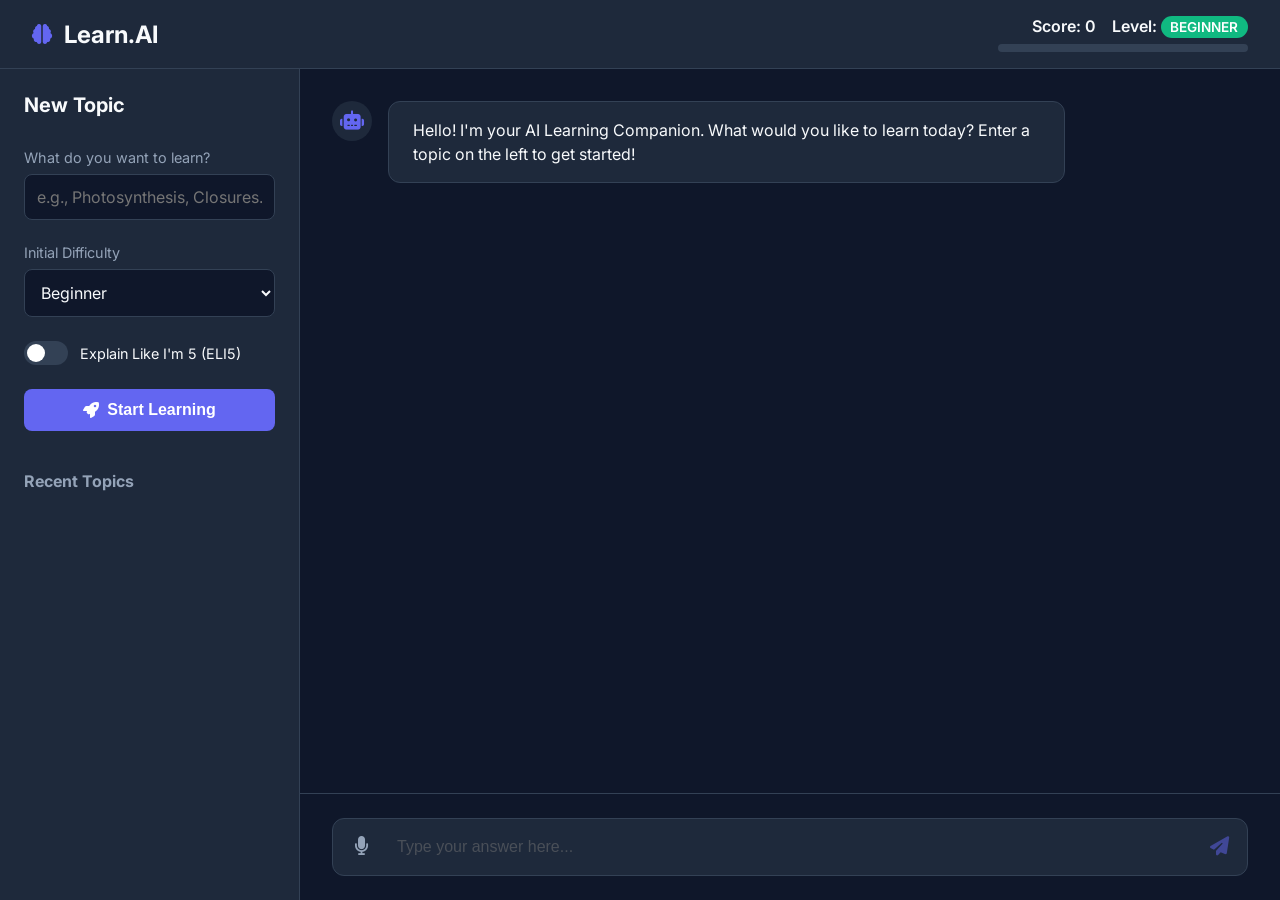
==== PromptWarriors/index.html @ 2650812a "Initial commit" ====
<!DOCTYPE html>
<html lang="en">
<head>
    <meta charset="UTF-8">
    <meta name="viewport" content="width=device-width, initial-scale=1.0">
    <title>AI Learning Companion</title>
    <link rel="stylesheet" href="style.css">
    <link rel="preconnect" href="https://fonts.googleapis.com">
    <link rel="preconnect" href="https://fonts.gstatic.com" crossorigin>
    <link href="https://fonts.googleapis.com/css2?family=Inter:wght@400;500;600;700&display=swap" rel="stylesheet">
    <!-- Use FontAwesome for icons -->
    <link rel="stylesheet" href="https://cdnjs.cloudflare.com/ajax/libs/font-awesome/6.4.0/css/all.min.css">
</head>
<body>
    <div class="app-container">
        <!-- Header -->
        <header class="app-header">
            <div class="logo">
                <i class="fa-solid fa-brain"></i>
                <h1>Learn.AI</h1>
            </div>
            <div class="score-container">
                <div class="score-info">
                    <span>Score: <span id="user-score">0</span></span>
                    <span>Level: <span id="user-level" class="level-badge beginner">Beginner</span></span>
                </div>
                <div class="progress-bar-bg" aria-label="Learning Progress" role="progressbar" aria-valuenow="0" aria-valuemin="0" aria-valuemax="100">
                    <div class="progress-bar-fill" id="progress-bar"></div>
                </div>
            </div>
        </header>

        <!-- Main Layout -->
        <div class="main-content">
            <!-- Sidebar / Settings -->
            <aside class="sidebar">
                <h2>New Topic</h2>
                <div class="input-group">
                    <label for="topic-input">What do you want to learn?</label>
                    <input type="text" id="topic-input" placeholder="e.g., Photosynthesis, Closures..." aria-label="Topic to learn">
                </div>
                
                <div class="input-group">
                    <label for="difficulty-select">Initial Difficulty</label>
                    <select id="difficulty-select" aria-label="Select difficulty level">
                        <option value="beginner">Beginner</option>
                        <option value="intermediate">Intermediate</option>
                        <option value="advanced">Advanced</option>
                    </select>
                </div>

                <div class="toggle-group">
                    <label class="switch" aria-label="Toggle Explain Like I'm 5">
                        <input type="checkbox" id="eli5-toggle">
                        <span class="slider round"></span>
                    </label>
                    <span>Explain Like I'm 5 (ELI5)</span>
                </div>

                <button id="start-learning-btn" class="primary-btn">
                    <i class="fa-solid fa-rocket"></i> Start Learning
                </button>
                
                <div class="history-section">
                    <h3>Recent Topics</h3>
                    <ul id="history-list">
                        <!-- History items injected here -->
                    </ul>
                </div>
            </aside>

            <!-- Chat Interface -->
            <main class="chat-container">
                <div class="chat-messages" id="chat-messages" aria-live="polite">
                    <!-- Welcome Message -->
                    <div class="message ai-message">
                        <div class="avatar"><i class="fa-solid fa-robot"></i></div>
                        <div class="message-content">
                            <p>Hello! I'm your AI Learning Companion. What would you like to learn today? Enter a topic on the left to get started!</p>
                        </div>
                    </div>
                </div>

                <!-- Input Area -->
                <div class="chat-input-area">
                    <div class="input-wrapper">
                        <button id="mic-btn" class="icon-btn" aria-label="Voice Input">
                            <i class="fa-solid fa-microphone"></i>
                        </button>
                        <input type="text" id="chat-input" placeholder="Type your answer here..." aria-label="Type your answer" disabled>
                        <button id="send-btn" class="icon-btn send-btn" aria-label="Send Message" disabled>
                            <i class="fa-solid fa-paper-plane"></i>
                        </button>
                    </div>
                    <div id="voice-status" class="voice-status hidden">Listening...</div>
                </div>
            </main>
        </div>
    </div>

    <script src="script.js"></script>
</body>
</html>
---- PromptWarriors/style.css ----
/* --- CSS Variables & Theme --- */
:root {
    --bg-color: #0f172a;
    --sidebar-bg: #1e293b;
    --chat-bg: #0f172a;
    --text-color: #f8fafc;
    --text-muted: #94a3b8;
    --accent-color: #6366f1;
    --accent-hover: #4f46e5;
    --border-color: #334155;
    
    --ai-msg-bg: #1e293b;
    --user-msg-bg: #6366f1;
    
    --success-color: #10b981;
    --warning-color: #f59e0b;
    --danger-color: #ef4444;

    --font-main: 'Inter', sans-serif;
    --border-radius: 12px;
}

/* --- Resets & Global --- */
* {
    box-sizing: border-box;
    margin: 0;
    padding: 0;
}

body {
    font-family: var(--font-main);
    background-color: var(--bg-color);
    color: var(--text-color);
    height: 100vh;
    display: flex;
    flex-direction: column;
    overflow: hidden;
}

/* --- Layout --- */
.app-container {
    display: flex;
    flex-direction: column;
    height: 100%;
}

.app-header {
    display: flex;
    justify-content: space-between;
    align-items: center;
    padding: 1rem 2rem;
    background-color: var(--sidebar-bg);
    border-bottom: 1px solid var(--border-color);
}

.logo {
    display: flex;
    align-items: center;
    gap: 0.75rem;
    color: var(--accent-color);
    font-size: 1.25rem;
}

.logo h1 {
    font-size: 1.5rem;
    font-weight: 700;
    color: var(--text-color);
}

/* --- Score & Progress --- */
.score-container {
    display: flex;
    flex-direction: column;
    align-items: flex-end;
    gap: 0.5rem;
    min-width: 250px;
}

.score-info {
    display: flex;
    gap: 1rem;
    font-weight: 600;
}

.level-badge {
    padding: 0.2rem 0.6rem;
    border-radius: 20px;
    font-size: 0.85rem;
    text-transform: uppercase;
}
.level-badge.beginner { background-color: var(--success-color); color: #fff; }
.level-badge.intermediate { background-color: var(--warning-color); color: #fff; }
.level-badge.advanced { background-color: var(--danger-color); color: #fff; }

.progress-bar-bg {
    width: 100%;
    height: 8px;
    background-color: var(--border-color);
    border-radius: 4px;
    overflow: hidden;
}

.progress-bar-fill {
    height: 100%;
    background-color: var(--accent-color);
    width: 0%;
    transition: width 0.5s ease-in-out;
}

/* --- Main Content --- */
.main-content {
    display: flex;
    flex: 1;
    overflow: hidden;
}

/* --- Sidebar --- */
.sidebar {
    width: 300px;
    background-color: var(--sidebar-bg);
    padding: 1.5rem;
    border-right: 1px solid var(--border-color);
    display: flex;
    flex-direction: column;
    gap: 1.5rem;
    overflow-y: auto;
}

.sidebar h2 {
    font-size: 1.25rem;
    margin-bottom: 0.5rem;
}

.input-group {
    display: flex;
    flex-direction: column;
    gap: 0.5rem;
}

.input-group label {
    font-size: 0.9rem;
    color: var(--text-muted);
}

.input-group input, .input-group select {
    padding: 0.75rem;
    border-radius: 8px;
    border: 1px solid var(--border-color);
    background-color: var(--bg-color);
    color: var(--text-color);
    font-family: inherit;
    font-size: 1rem;
}

.input-group input:focus, .input-group select:focus {
    outline: none;
    border-color: var(--accent-color);
    box-shadow: 0 0 0 2px rgba(99, 102, 241, 0.2);
}

/* Toggle Switch */
.toggle-group {
    display: flex;
    align-items: center;
    gap: 0.75rem;
    font-size: 0.9rem;
}
.switch {
    position: relative;
    display: inline-block;
    width: 44px;
    height: 24px;
}
.switch input {
    opacity: 0;
    width: 0;
    height: 0;
}
.slider {
    position: absolute;
    cursor: pointer;
    top: 0; left: 0; right: 0; bottom: 0;
    background-color: var(--border-color);
    transition: .4s;
}
.slider:before {
    position: absolute;
    content: "";
    height: 18px;
    width: 18px;
    left: 3px;
    bottom: 3px;
    background-color: white;
    transition: .4s;
}
input:checked + .slider {
    background-color: var(--accent-color);
}
input:checked + .slider:before {
    transform: translateX(20px);
}
.slider.round { border-radius: 24px; }
.slider.round:before { border-radius: 50%; }

.primary-btn {
    padding: 0.75rem;
    border: none;
    border-radius: 8px;
    background-color: var(--accent-color);
    color: white;
    font-weight: 600;
    font-size: 1rem;
    cursor: pointer;
    transition: background-color 0.2s;
    display: flex;
    justify-content: center;
    align-items: center;
    gap: 0.5rem;
}

.primary-btn:hover {
    background-color: var(--accent-hover);
}

.history-section h3 {
    font-size: 1rem;
    color: var(--text-muted);
    margin-bottom: 0.5rem;
    margin-top: 1rem;
}
#history-list {
    list-style: none;
    display: flex;
    flex-direction: column;
    gap: 0.5rem;
}
.history-item {
    padding: 0.5rem;
    background-color: var(--bg-color);
    border-radius: 6px;
    font-size: 0.9rem;
    cursor: pointer;
    border: 1px solid transparent;
    transition: border-color 0.2s;
}
.history-item:hover {
    border-color: var(--accent-color);
}

/* --- Chat Container --- */
.chat-container {
    flex: 1;
    display: flex;
    flex-direction: column;
    background-color: var(--chat-bg);
}

.chat-messages {
    flex: 1;
    padding: 2rem;
    overflow-y: auto;
    display: flex;
    flex-direction: column;
    gap: 1.5rem;
}

.message {
    display: flex;
    gap: 1rem;
    max-width: 80%;
    animation: fadeIn 0.3s ease-out;
}

@keyframes fadeIn {
    from { opacity: 0; transform: translateY(10px); }
    to { opacity: 1; transform: translateY(0); }
}

.message.user-message {
    align-self: flex-end;
    flex-direction: row-reverse;
}

.avatar {
    width: 40px;
    height: 40px;
    border-radius: 50%;
    background-color: var(--sidebar-bg);
    display: flex;
    align-items: center;
    justify-content: center;
    font-size: 1.2rem;
    flex-shrink: 0;
}
.ai-message .avatar { color: var(--accent-color); }
.user-message .avatar { background-color: var(--accent-color); color: white; }

.message-content {
    background-color: var(--ai-msg-bg);
    padding: 1rem 1.5rem;
    border-radius: var(--border-radius);
    line-height: 1.5;
    position: relative;
    border: 1px solid var(--border-color);
}

.user-message .message-content {
    background-color: var(--user-msg-bg);
    border-color: transparent;
}

.message-content p { margin-bottom: 0.75rem; }
.message-content p:last-child { margin-bottom: 0; }
.message-content ul, .message-content ol { margin-left: 1.5rem; margin-bottom: 0.75rem; }
.message-content h3, .message-content h4 { margin-top: 1rem; margin-bottom: 0.5rem; color: #fff; }

.quiz-block {
    background-color: rgba(99, 102, 241, 0.1);
    border: 1px solid var(--accent-color);
    padding: 1rem;
    border-radius: 8px;
    margin-top: 1rem;
}
.quiz-block h4 { color: var(--accent-color); margin-top: 0;}

/* Typing Indicator */
.typing-indicator {
    display: flex;
    gap: 0.3rem;
    padding: 0.5rem 0;
}
.dot {
    width: 8px;
    height: 8px;
    background-color: var(--text-muted);
    border-radius: 50%;
    animation: bounce 1.4s infinite ease-in-out both;
}
.dot:nth-child(1) { animation-delay: -0.32s; }
.dot:nth-child(2) { animation-delay: -0.16s; }
@keyframes bounce {
    0%, 80%, 100% { transform: scale(0); }
    40% { transform: scale(1); }
}

/* --- Input Area --- */
.chat-input-area {
    padding: 1.5rem 2rem;
    background-color: var(--chat-bg);
    border-top: 1px solid var(--border-color);
}

.input-wrapper {
    display: flex;
    gap: 0.5rem;
    background-color: var(--sidebar-bg);
    padding: 0.5rem;
    border-radius: 12px;
    border: 1px solid var(--border-color);
    align-items: center;
}

.input-wrapper:focus-within {
    border-color: var(--accent-color);
    box-shadow: 0 0 0 2px rgba(99, 102, 241, 0.2);
}

#chat-input {
    flex: 1;
    background: transparent;
    border: none;
    color: var(--text-color);
    font-size: 1rem;
    padding: 0.5rem;
}
#chat-input:focus { outline: none; }
#chat-input:disabled { opacity: 0.5; cursor: not-allowed; }

.icon-btn {
    background: transparent;
    border: none;
    color: var(--text-muted);
    width: 40px;
    height: 40px;
    border-radius: 8px;
    cursor: pointer;
    font-size: 1.2rem;
    display: flex;
    align-items: center;
    justify-content: center;
    transition: all 0.2s;
}
.icon-btn:hover:not(:disabled) {
    background-color: var(--bg-color);
    color: var(--text-color);
}
.icon-btn:disabled {
    opacity: 0.5;
    cursor: not-allowed;
}
.send-btn { color: var(--accent-color); }
.send-btn:hover:not(:disabled) { background-color: var(--accent-color); color: white; }

.voice-status {
    font-size: 0.8rem;
    color: var(--accent-color);
    margin-top: 0.5rem;
    text-align: center;
}
.hidden { display: none; }
.recording { color: var(--danger-color) !important; animation: pulse 1.5s infinite; }
@keyframes pulse {
    0% { transform: scale(1); }
    50% { transform: scale(1.1); }
    100% { transform: scale(1); }
}

/* Responsiveness */
@media (max-width: 768px) {
    .app-container { flex-direction: column; }
    .main-content { flex-direction: column; }
    .sidebar { width: 100%; border-right: none; border-bottom: 1px solid var(--border-color); max-height: 40vh; }
    .app-header { flex-direction: column; gap: 1rem; align-items: flex-start; }
    .score-container { align-items: flex-start; width: 100%; }
}
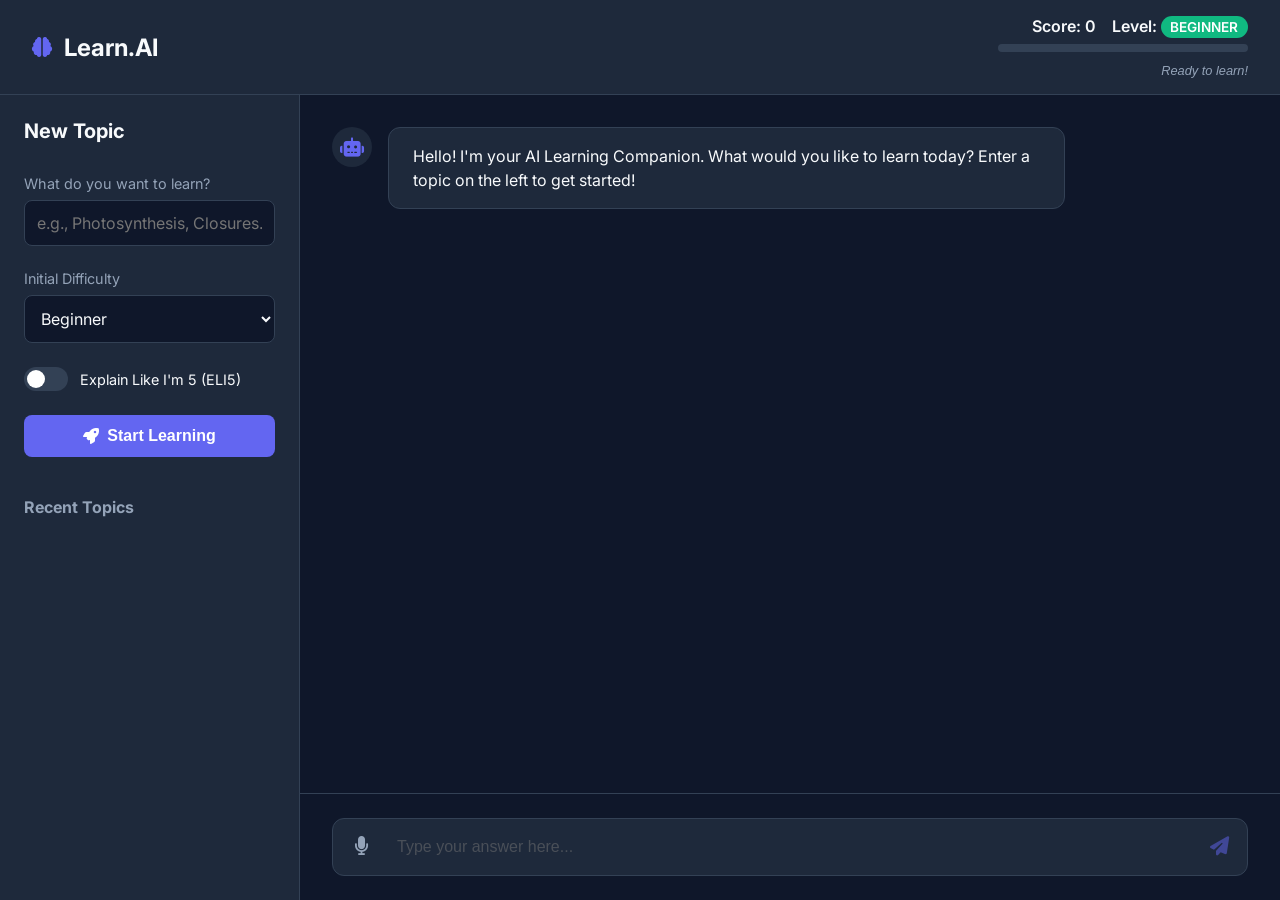
==== commit cba10e39: "more additional changes" ====
--- a/PromptWarriors/index.html
+++ b/PromptWarriors/index.html
@@ -27,6 +27,7 @@
                 <div class="progress-bar-bg" aria-label="Learning Progress" role="progressbar" aria-valuenow="0" aria-valuemin="0" aria-valuemax="100">
                     <div class="progress-bar-fill" id="progress-bar"></div>
                 </div>
+                <div id="score-feedback" class="score-feedback">Ready to learn!</div>
             </div>
         </header>
 
@@ -50,14 +51,14 @@
                 </div>
 
                 <div class="toggle-group">
-                    <label class="switch" aria-label="Toggle Explain Like I'm 5">
-                        <input type="checkbox" id="eli5-toggle">
+                    <label class="switch">
+                        <input type="checkbox" id="eli5-toggle" aria-label="Toggle Explain Like I'm 5">
                         <span class="slider round"></span>
                     </label>
                     <span>Explain Like I'm 5 (ELI5)</span>
                 </div>
 
-                <button id="start-learning-btn" class="primary-btn">
+                <button id="start-learning-btn" class="primary-btn" aria-label="Start Learning">
                     <i class="fa-solid fa-rocket"></i> Start Learning
                 </button>
                 
--- a/PromptWarriors/style.css
+++ b/PromptWarriors/style.css
@@ -107,6 +107,26 @@
     transition: width 0.5s ease-in-out;
 }
 
+.score-feedback {
+    font-size: 0.8rem;
+    color: var(--text-muted);
+    margin-top: 0.2rem;
+    font-style: italic;
+    transition: color 0.3s;
+}
+.score-feedback.positive { color: var(--success-color); }
+.score-feedback.warning { color: var(--warning-color); }
+
+@keyframes scorePop {
+    0% { transform: scale(1); color: var(--text-color); }
+    50% { transform: scale(1.5); color: var(--success-color); }
+    100% { transform: scale(1); color: var(--text-color); }
+}
+.score-pop {
+    animation: scorePop 0.6s ease-out;
+    display: inline-block;
+}
+
 /* --- Main Content --- */
 .main-content {
     display: flex;
@@ -423,3 +443,19 @@
     .app-header { flex-direction: column; gap: 1rem; align-items: flex-start; }
     .score-container { align-items: flex-start; width: 100%; }
 }
+
+/* --- Accessibility & Focus Styles --- */
+:focus-visible {
+    outline: 2px solid var(--text-color);
+    outline-offset: 2px;
+}
+
+.switch input:focus-visible + .slider {
+    outline: 2px solid var(--text-color);
+    outline-offset: 2px;
+}
+
+.history-item:focus-visible {
+    border-color: var(--accent-color);
+    background-color: rgba(99, 102, 241, 0.1);
+}
